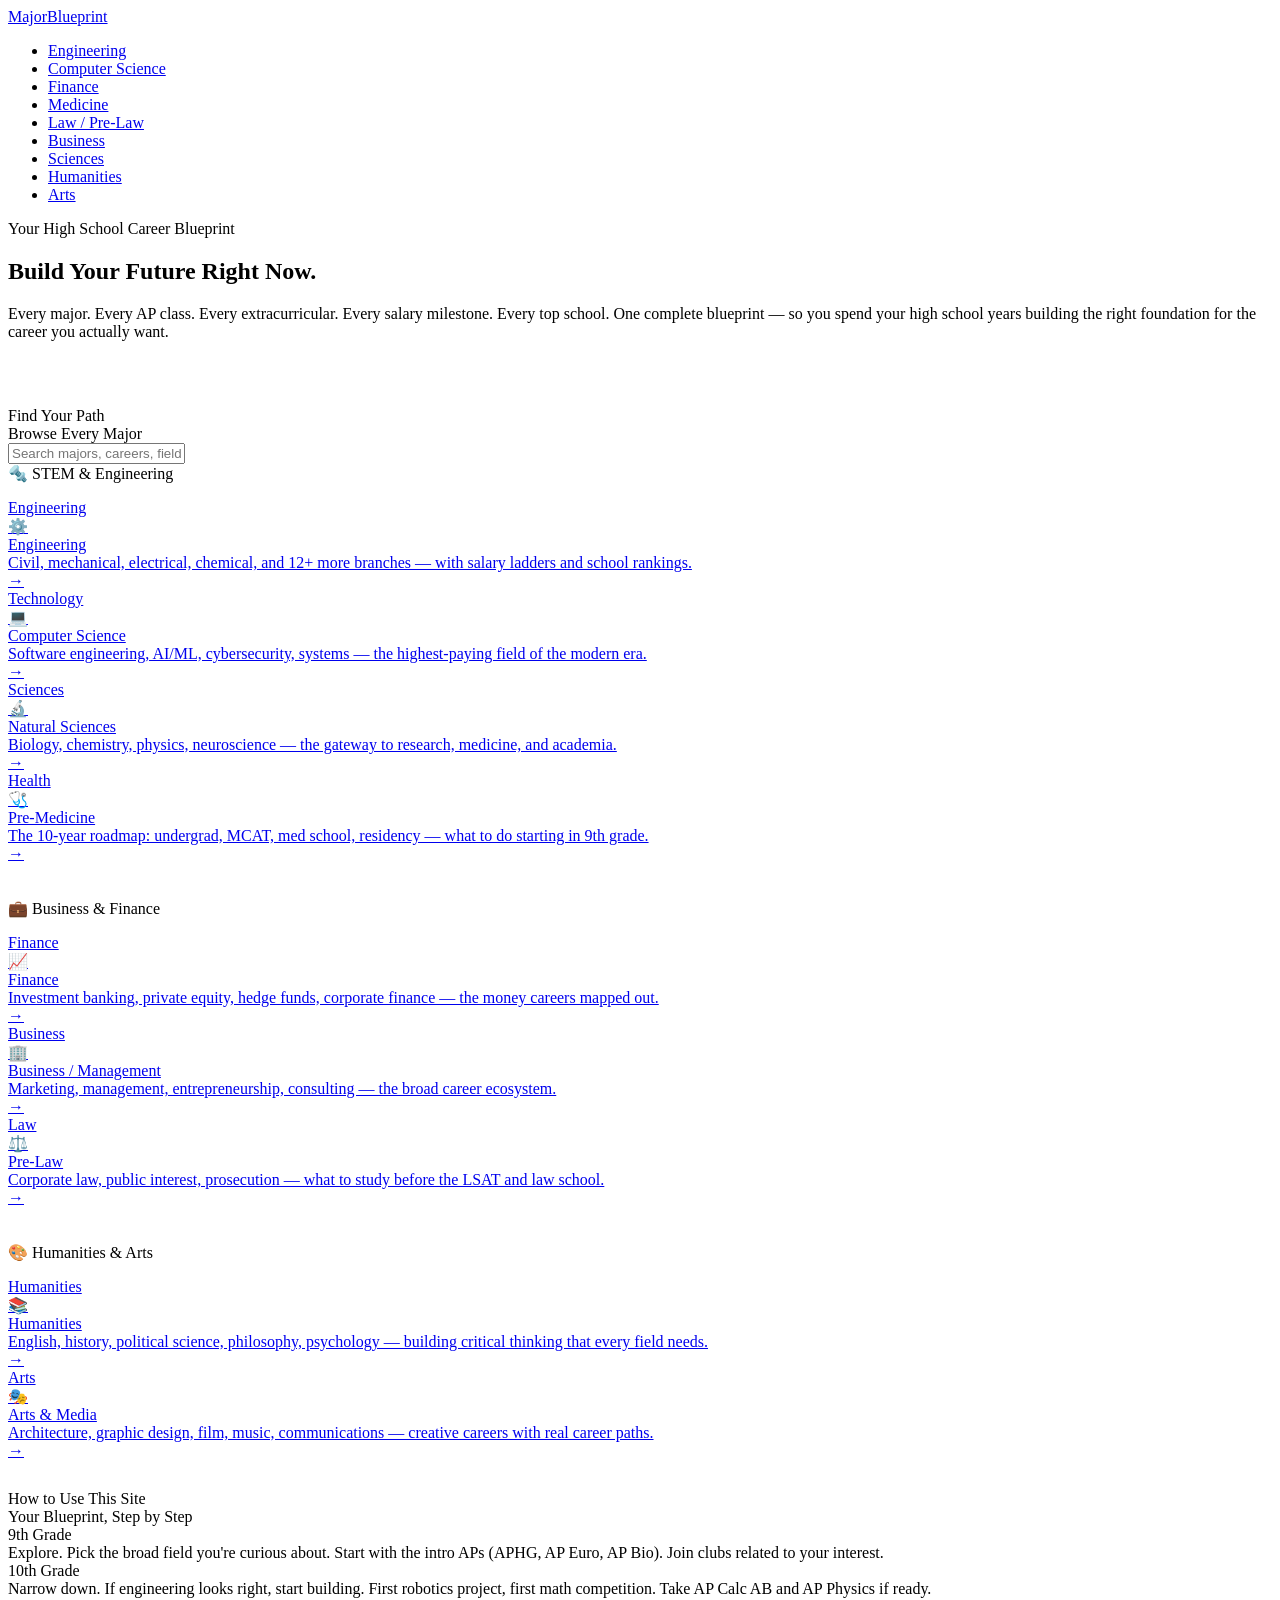
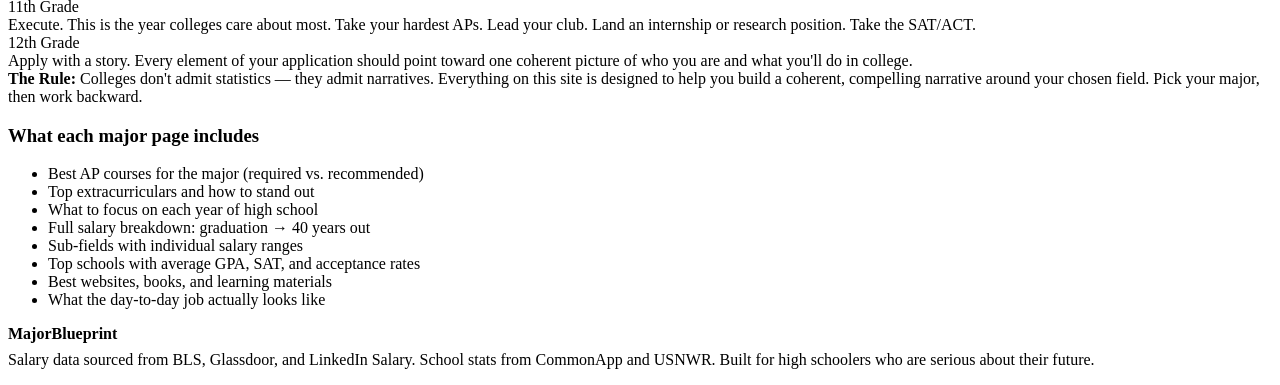
==== index.html @ eac86dee "Add files via upload" ====
<!DOCTYPE html>
<html lang="en">
<head>
  <meta charset="UTF-8" />
  <meta name="viewport" content="width=device-width, initial-scale=1.0"/>
  <title>MajorBlueprint — Your High School Roadmap</title>
  <link rel="stylesheet" href="css/style.css" />
</head>
<body>

<nav>
  <a href="index.html" class="logo">Major<span>Blueprint</span></a>
  <ul class="nav-links">
    <li><a href="majors/engineering/index.html">Engineering</a></li>
    <li><a href="majors/cs/index.html">Computer Science</a></li>
    <li><a href="majors/finance/index.html">Finance</a></li>
    <li><a href="majors/medicine/index.html">Medicine</a></li>
    <li><a href="majors/law/index.html">Law / Pre-Law</a></li>
    <li><a href="majors/business/index.html">Business</a></li>
    <li><a href="majors/science/index.html">Sciences</a></li>
    <li><a href="majors/humanities/index.html">Humanities</a></li>
    <li><a href="majors/arts/index.html">Arts</a></li>
  </ul>
</nav>

<section class="hero">
  <div class="container">
    <div class="hero-eyebrow">Your High School Career Blueprint</div>
    <h1>
      <span class="line-1">Build Your</span>
      <span class="line-2">Future</span>
      <span class="line-3">Right Now.</span>
    </h1>
    <div class="hero-rule"></div>
    <p class="hero-sub">Every major. Every AP class. Every extracurricular. Every salary milestone. Every top school. One complete blueprint — so you spend your high school years building the right foundation for the career you actually want.</p>
  </div>
</section>

<section style="padding: 50px 0 30px; background: var(--cream);">
  <div class="container">
    <div class="section-label">Find Your Path</div>
    <div class="section-title">Browse Every Major</div>
    <div class="section-divider"></div>
    <input type="text" class="search-bar" id="major-search" placeholder="Search majors, careers, fields…" />

    <div style="margin-bottom: 36px;">
      <div class="section-label" style="margin-bottom: 16px;">🔩 STEM & Engineering</div>
      <div class="major-grid">
        <a href="majors/engineering/index.html" class="major-card">
          <div class="card-tag">Engineering</div>
          <div class="card-icon">⚙️</div>
          <div class="card-title">Engineering</div>
          <div class="card-desc">Civil, mechanical, electrical, chemical, and 12+ more branches — with salary ladders and school rankings.</div>
          <span class="card-arrow">→</span>
        </a>
        <a href="majors/cs/index.html" class="major-card">
          <div class="card-tag">Technology</div>
          <div class="card-icon">💻</div>
          <div class="card-title">Computer Science</div>
          <div class="card-desc">Software engineering, AI/ML, cybersecurity, systems — the highest-paying field of the modern era.</div>
          <span class="card-arrow">→</span>
        </a>
        <a href="majors/science/index.html" class="major-card">
          <div class="card-tag">Sciences</div>
          <div class="card-icon">🔬</div>
          <div class="card-title">Natural Sciences</div>
          <div class="card-desc">Biology, chemistry, physics, neuroscience — the gateway to research, medicine, and academia.</div>
          <span class="card-arrow">→</span>
        </a>
        <a href="majors/medicine/index.html" class="major-card">
          <div class="card-tag">Health</div>
          <div class="card-icon">🩺</div>
          <div class="card-title">Pre-Medicine</div>
          <div class="card-desc">The 10-year roadmap: undergrad, MCAT, med school, residency — what to do starting in 9th grade.</div>
          <span class="card-arrow">→</span>
        </a>
      </div>
    </div>

    <div style="margin-bottom: 36px;">
      <div class="section-label" style="margin-bottom: 16px;">💼 Business & Finance</div>
      <div class="major-grid">
        <a href="majors/finance/index.html" class="major-card">
          <div class="card-tag">Finance</div>
          <div class="card-icon">📈</div>
          <div class="card-title">Finance</div>
          <div class="card-desc">Investment banking, private equity, hedge funds, corporate finance — the money careers mapped out.</div>
          <span class="card-arrow">→</span>
        </a>
        <a href="majors/business/index.html" class="major-card">
          <div class="card-tag">Business</div>
          <div class="card-icon">🏢</div>
          <div class="card-title">Business / Management</div>
          <div class="card-desc">Marketing, management, entrepreneurship, consulting — the broad career ecosystem.</div>
          <span class="card-arrow">→</span>
        </a>
        <a href="majors/law/index.html" class="major-card">
          <div class="card-tag">Law</div>
          <div class="card-icon">⚖️</div>
          <div class="card-title">Pre-Law</div>
          <div class="card-desc">Corporate law, public interest, prosecution — what to study before the LSAT and law school.</div>
          <span class="card-arrow">→</span>
        </a>
      </div>
    </div>

    <div>
      <div class="section-label" style="margin-bottom: 16px;">🎨 Humanities & Arts</div>
      <div class="major-grid">
        <a href="majors/humanities/index.html" class="major-card">
          <div class="card-tag">Humanities</div>
          <div class="card-icon">📚</div>
          <div class="card-title">Humanities</div>
          <div class="card-desc">English, history, political science, philosophy, psychology — building critical thinking that every field needs.</div>
          <span class="card-arrow">→</span>
        </a>
        <a href="majors/arts/index.html" class="major-card">
          <div class="card-tag">Arts</div>
          <div class="card-icon">🎭</div>
          <div class="card-title">Arts & Media</div>
          <div class="card-desc">Architecture, graphic design, film, music, communications — creative careers with real career paths.</div>
          <span class="card-arrow">→</span>
        </a>
      </div>
    </div>
  </div>
</section>

<section>
  <div class="container">
    <div class="section-label">How to Use This Site</div>
    <div class="section-title">Your Blueprint, Step by Step</div>
    <div class="section-divider"></div>
    <div class="content-two-col">
      <div>
        <div class="timeline">
          <div class="timeline-item">
            <div class="timeline-year">9th Grade</div>
            <div class="timeline-content">Explore. Pick the broad field you're curious about. Start with the intro APs (APHG, AP Euro, AP Bio). Join clubs related to your interest.</div>
          </div>
          <div class="timeline-item">
            <div class="timeline-year">10th Grade</div>
            <div class="timeline-content">Narrow down. If engineering looks right, start building. First robotics project, first math competition. Take AP Calc AB and AP Physics if ready.</div>
          </div>
          <div class="timeline-item">
            <div class="timeline-year">11th Grade</div>
            <div class="timeline-content">Execute. This is the year colleges care about most. Take your hardest APs. Lead your club. Land an internship or research position. Take the SAT/ACT.</div>
          </div>
          <div class="timeline-item">
            <div class="timeline-year">12th Grade</div>
            <div class="timeline-content">Apply with a story. Every element of your application should point toward one coherent picture of who you are and what you'll do in college.</div>
          </div>
        </div>
      </div>
      <div>
        <div class="callout">
          <strong>The Rule:</strong> Colleges don't admit statistics — they admit narratives. Everything on this site is designed to help you build a coherent, compelling narrative around your chosen field. Pick your major, then work backward.
        </div>
        <div class="info-block">
          <h3>What each major page includes</h3>
          <ul class="styled-list">
            <li>Best AP courses for the major (required vs. recommended)</li>
            <li>Top extracurriculars and how to stand out</li>
            <li>What to focus on each year of high school</li>
            <li>Full salary breakdown: graduation → 40 years out</li>
            <li>Sub-fields with individual salary ranges</li>
            <li>Top schools with average GPA, SAT, and acceptance rates</li>
            <li>Best websites, books, and learning materials</li>
            <li>What the day-to-day job actually looks like</li>
          </ul>
        </div>
      </div>
    </div>
  </div>
</section>

<footer>
  <strong>MajorBlueprint</strong>
  <p style="margin-top: 8px;">Salary data sourced from BLS, Glassdoor, and LinkedIn Salary. School stats from CommonApp and USNWR. Built for high schoolers who are serious about their future.</p>
</footer>

<script src="js/main.js"></script>
</body>
</html>
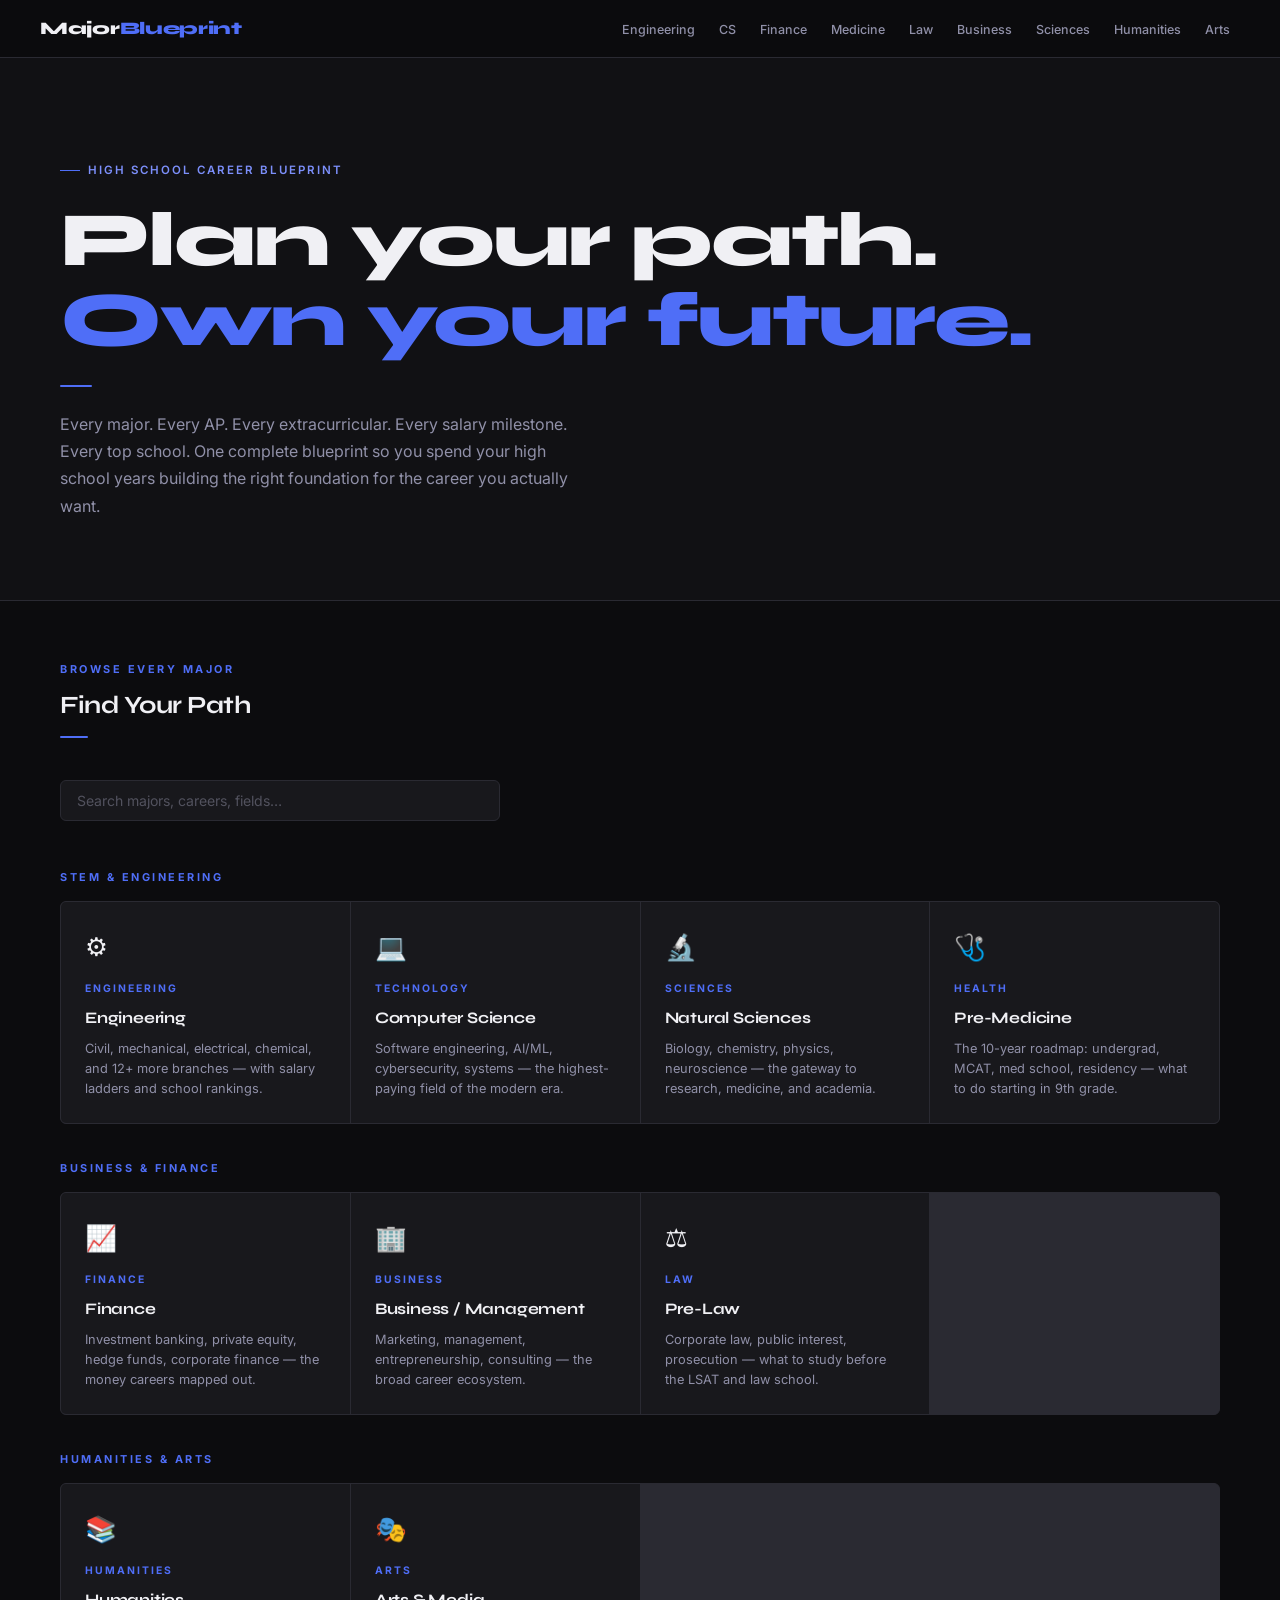
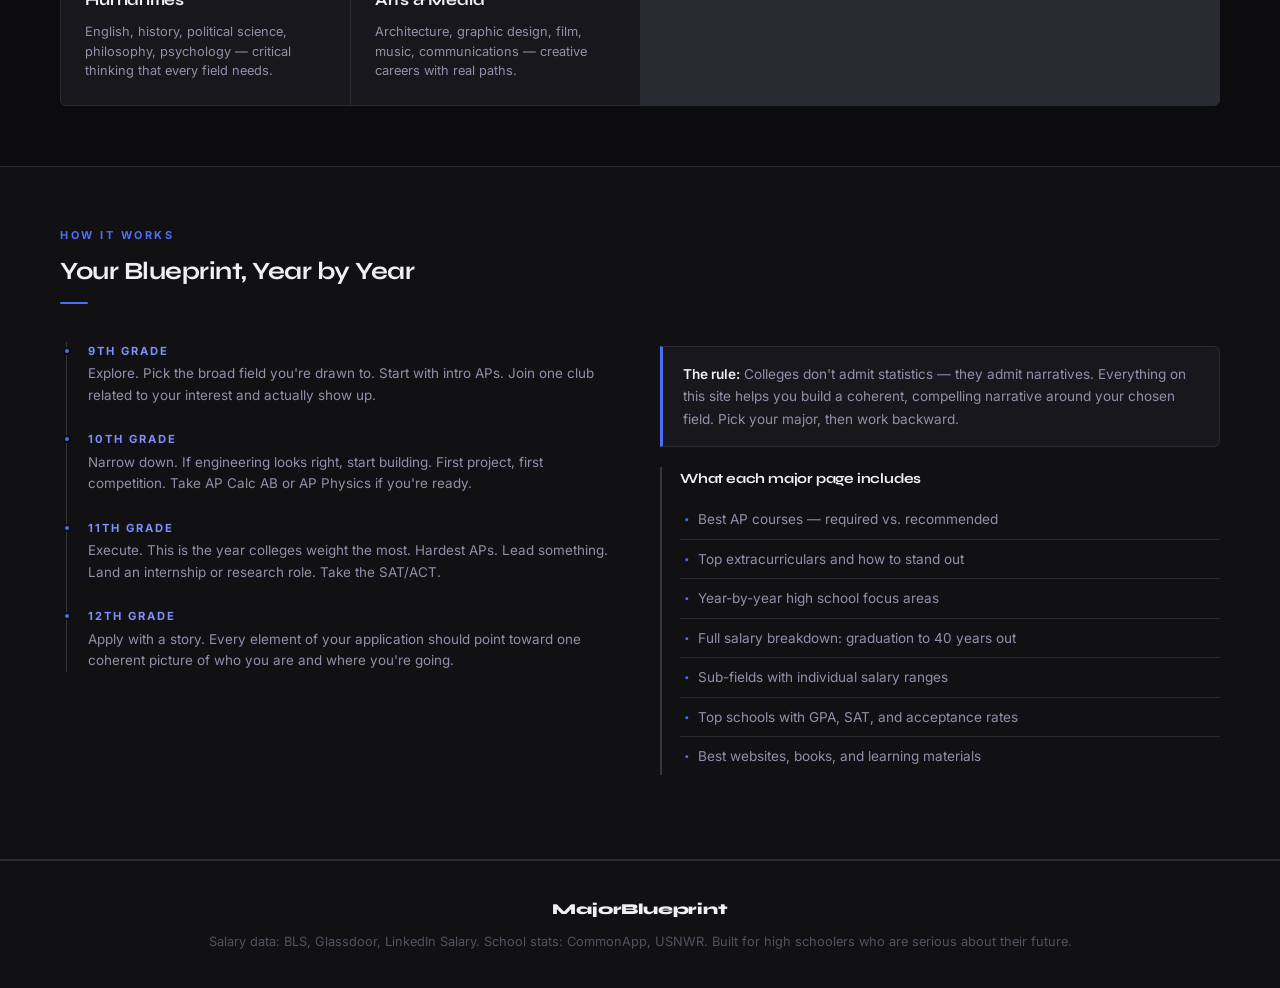
==== commit f6e30d73: "Add files via upload" ====
--- a/index.html
+++ b/index.html
@@ -12,10 +12,10 @@
   <a href="index.html" class="logo">Major<span>Blueprint</span></a>
   <ul class="nav-links">
     <li><a href="majors/engineering/index.html">Engineering</a></li>
-    <li><a href="majors/cs/index.html">Computer Science</a></li>
+    <li><a href="majors/cs/index.html">CS</a></li>
     <li><a href="majors/finance/index.html">Finance</a></li>
     <li><a href="majors/medicine/index.html">Medicine</a></li>
-    <li><a href="majors/law/index.html">Law / Pre-Law</a></li>
+    <li><a href="majors/law/index.html">Law</a></li>
     <li><a href="majors/business/index.html">Business</a></li>
     <li><a href="majors/science/index.html">Sciences</a></li>
     <li><a href="majors/humanities/index.html">Humanities</a></li>
@@ -25,51 +25,47 @@
 
 <section class="hero">
   <div class="container">
-    <div class="hero-eyebrow">Your High School Career Blueprint</div>
-    <h1>
-      <span class="line-1">Build Your</span>
-      <span class="line-2">Future</span>
-      <span class="line-3">Right Now.</span>
-    </h1>
+    <div class="hero-eyebrow">High School Career Blueprint</div>
+    <h1>Plan your path.<br><span class="accent">Own your future.</span></h1>
     <div class="hero-rule"></div>
-    <p class="hero-sub">Every major. Every AP class. Every extracurricular. Every salary milestone. Every top school. One complete blueprint — so you spend your high school years building the right foundation for the career you actually want.</p>
+    <p class="hero-sub">Every major. Every AP. Every extracurricular. Every salary milestone. Every top school. One complete blueprint so you spend your high school years building the right foundation for the career you actually want.</p>
   </div>
 </section>
 
-<section style="padding: 50px 0 30px; background: var(--cream);">
+<section>
   <div class="container">
-    <div class="section-label">Find Your Path</div>
-    <div class="section-title">Browse Every Major</div>
+    <div class="section-label">Browse Every Major</div>
+    <div class="section-title">Find Your Path</div>
     <div class="section-divider"></div>
     <input type="text" class="search-bar" id="major-search" placeholder="Search majors, careers, fields…" />
 
-    <div style="margin-bottom: 36px;">
-      <div class="section-label" style="margin-bottom: 16px;">🔩 STEM & Engineering</div>
+    <div class="major-section">
+      <div class="section-label" style="margin: 28px 0 12px;">STEM &amp; Engineering</div>
       <div class="major-grid">
         <a href="majors/engineering/index.html" class="major-card">
+          <span class="card-icon">⚙️</span>
           <div class="card-tag">Engineering</div>
-          <div class="card-icon">⚙️</div>
           <div class="card-title">Engineering</div>
           <div class="card-desc">Civil, mechanical, electrical, chemical, and 12+ more branches — with salary ladders and school rankings.</div>
           <span class="card-arrow">→</span>
         </a>
         <a href="majors/cs/index.html" class="major-card">
+          <span class="card-icon">💻</span>
           <div class="card-tag">Technology</div>
-          <div class="card-icon">💻</div>
           <div class="card-title">Computer Science</div>
           <div class="card-desc">Software engineering, AI/ML, cybersecurity, systems — the highest-paying field of the modern era.</div>
           <span class="card-arrow">→</span>
         </a>
         <a href="majors/science/index.html" class="major-card">
+          <span class="card-icon">🔬</span>
           <div class="card-tag">Sciences</div>
-          <div class="card-icon">🔬</div>
           <div class="card-title">Natural Sciences</div>
           <div class="card-desc">Biology, chemistry, physics, neuroscience — the gateway to research, medicine, and academia.</div>
           <span class="card-arrow">→</span>
         </a>
         <a href="majors/medicine/index.html" class="major-card">
+          <span class="card-icon">🩺</span>
           <div class="card-tag">Health</div>
-          <div class="card-icon">🩺</div>
           <div class="card-title">Pre-Medicine</div>
           <div class="card-desc">The 10-year roadmap: undergrad, MCAT, med school, residency — what to do starting in 9th grade.</div>
           <span class="card-arrow">→</span>
@@ -77,26 +73,26 @@
       </div>
     </div>
 
-    <div style="margin-bottom: 36px;">
-      <div class="section-label" style="margin-bottom: 16px;">💼 Business & Finance</div>
+    <div class="major-section">
+      <div class="section-label" style="margin: 36px 0 12px;">Business &amp; Finance</div>
       <div class="major-grid">
         <a href="majors/finance/index.html" class="major-card">
+          <span class="card-icon">📈</span>
           <div class="card-tag">Finance</div>
-          <div class="card-icon">📈</div>
           <div class="card-title">Finance</div>
           <div class="card-desc">Investment banking, private equity, hedge funds, corporate finance — the money careers mapped out.</div>
           <span class="card-arrow">→</span>
         </a>
         <a href="majors/business/index.html" class="major-card">
+          <span class="card-icon">🏢</span>
           <div class="card-tag">Business</div>
-          <div class="card-icon">🏢</div>
           <div class="card-title">Business / Management</div>
           <div class="card-desc">Marketing, management, entrepreneurship, consulting — the broad career ecosystem.</div>
           <span class="card-arrow">→</span>
         </a>
         <a href="majors/law/index.html" class="major-card">
+          <span class="card-icon">⚖️</span>
           <div class="card-tag">Law</div>
-          <div class="card-icon">⚖️</div>
           <div class="card-title">Pre-Law</div>
           <div class="card-desc">Corporate law, public interest, prosecution — what to study before the LSAT and law school.</div>
           <span class="card-arrow">→</span>
@@ -104,21 +100,21 @@
       </div>
     </div>
 
-    <div>
-      <div class="section-label" style="margin-bottom: 16px;">🎨 Humanities & Arts</div>
+    <div class="major-section">
+      <div class="section-label" style="margin: 36px 0 12px;">Humanities &amp; Arts</div>
       <div class="major-grid">
         <a href="majors/humanities/index.html" class="major-card">
+          <span class="card-icon">📚</span>
           <div class="card-tag">Humanities</div>
-          <div class="card-icon">📚</div>
           <div class="card-title">Humanities</div>
-          <div class="card-desc">English, history, political science, philosophy, psychology — building critical thinking that every field needs.</div>
+          <div class="card-desc">English, history, political science, philosophy, psychology — critical thinking that every field needs.</div>
           <span class="card-arrow">→</span>
         </a>
         <a href="majors/arts/index.html" class="major-card">
+          <span class="card-icon">🎭</span>
           <div class="card-tag">Arts</div>
-          <div class="card-icon">🎭</div>
-          <div class="card-title">Arts & Media</div>
-          <div class="card-desc">Architecture, graphic design, film, music, communications — creative careers with real career paths.</div>
+          <div class="card-title">Arts &amp; Media</div>
+          <div class="card-desc">Architecture, graphic design, film, music, communications — creative careers with real paths.</div>
           <span class="card-arrow">→</span>
         </a>
       </div>
@@ -128,45 +124,44 @@
 
 <section>
   <div class="container">
-    <div class="section-label">How to Use This Site</div>
-    <div class="section-title">Your Blueprint, Step by Step</div>
+    <div class="section-label">How It Works</div>
+    <div class="section-title">Your Blueprint, Year by Year</div>
     <div class="section-divider"></div>
     <div class="content-two-col">
       <div>
         <div class="timeline">
           <div class="timeline-item">
             <div class="timeline-year">9th Grade</div>
-            <div class="timeline-content">Explore. Pick the broad field you're curious about. Start with the intro APs (APHG, AP Euro, AP Bio). Join clubs related to your interest.</div>
+            <div class="timeline-content">Explore. Pick the broad field you're drawn to. Start with intro APs. Join one club related to your interest and actually show up.</div>
           </div>
           <div class="timeline-item">
             <div class="timeline-year">10th Grade</div>
-            <div class="timeline-content">Narrow down. If engineering looks right, start building. First robotics project, first math competition. Take AP Calc AB and AP Physics if ready.</div>
+            <div class="timeline-content">Narrow down. If engineering looks right, start building. First project, first competition. Take AP Calc AB or AP Physics if you're ready.</div>
           </div>
           <div class="timeline-item">
             <div class="timeline-year">11th Grade</div>
-            <div class="timeline-content">Execute. This is the year colleges care about most. Take your hardest APs. Lead your club. Land an internship or research position. Take the SAT/ACT.</div>
+            <div class="timeline-content">Execute. This is the year colleges weight the most. Hardest APs. Lead something. Land an internship or research role. Take the SAT/ACT.</div>
           </div>
           <div class="timeline-item">
             <div class="timeline-year">12th Grade</div>
-            <div class="timeline-content">Apply with a story. Every element of your application should point toward one coherent picture of who you are and what you'll do in college.</div>
+            <div class="timeline-content">Apply with a story. Every element of your application should point toward one coherent picture of who you are and where you're going.</div>
           </div>
         </div>
       </div>
       <div>
         <div class="callout">
-          <strong>The Rule:</strong> Colleges don't admit statistics — they admit narratives. Everything on this site is designed to help you build a coherent, compelling narrative around your chosen field. Pick your major, then work backward.
+          <strong>The rule:</strong> Colleges don't admit statistics — they admit narratives. Everything on this site helps you build a coherent, compelling narrative around your chosen field. Pick your major, then work backward.
         </div>
         <div class="info-block">
           <h3>What each major page includes</h3>
           <ul class="styled-list">
-            <li>Best AP courses for the major (required vs. recommended)</li>
+            <li>Best AP courses — required vs. recommended</li>
             <li>Top extracurriculars and how to stand out</li>
-            <li>What to focus on each year of high school</li>
-            <li>Full salary breakdown: graduation → 40 years out</li>
+            <li>Year-by-year high school focus areas</li>
+            <li>Full salary breakdown: graduation to 40 years out</li>
             <li>Sub-fields with individual salary ranges</li>
-            <li>Top schools with average GPA, SAT, and acceptance rates</li>
+            <li>Top schools with GPA, SAT, and acceptance rates</li>
             <li>Best websites, books, and learning materials</li>
-            <li>What the day-to-day job actually looks like</li>
           </ul>
         </div>
       </div>
@@ -176,7 +171,7 @@
 
 <footer>
   <strong>MajorBlueprint</strong>
-  <p style="margin-top: 8px;">Salary data sourced from BLS, Glassdoor, and LinkedIn Salary. School stats from CommonApp and USNWR. Built for high schoolers who are serious about their future.</p>
+  <p>Salary data: BLS, Glassdoor, LinkedIn Salary. School stats: CommonApp, USNWR. Built for high schoolers who are serious about their future.</p>
 </footer>
 
 <script src="js/main.js"></script>
--- a/css/style.css
+++ b/css/style.css
@@ -0,0 +1,587 @@
+@import url('https://fonts.googleapis.com/css2?family=Inter:wght@300;400;500;600;700&family=Syne:wght@600;700;800&display=swap');
+
+:root {
+  --bg:       #0c0c0e;
+  --bg-2:     #111114;
+  --surface:  #18181c;
+  --surface-2:#202026;
+  --border:   #2a2a32;
+  --border-2: #363640;
+
+  --accent:   #4f6ef7;
+  --accent-2: #7c8ffa;
+  --green:    #22c55e;
+  --red:      #ef4444;
+  --amber:    #f59e0b;
+
+  --text:     #f0f0f4;
+  --text-2:   #9090a8;
+  --text-3:   #52525e;
+
+  --radius:   6px;
+}
+
+*, *::before, *::after { box-sizing: border-box; margin: 0; padding: 0; }
+html { scroll-behavior: smooth; }
+
+body {
+  font-family: 'Inter', system-ui, sans-serif;
+  background: var(--bg);
+  color: var(--text);
+  font-size: 14.5px;
+  line-height: 1.65;
+  -webkit-font-smoothing: antialiased;
+}
+
+::-webkit-scrollbar { width: 5px; }
+::-webkit-scrollbar-track { background: var(--bg); }
+::-webkit-scrollbar-thumb { background: var(--border-2); border-radius: 3px; }
+
+/* ── NAV ── */
+nav {
+  background: rgba(12,12,14,0.95);
+  backdrop-filter: blur(12px);
+  -webkit-backdrop-filter: blur(12px);
+  height: 58px;
+  padding: 0 40px;
+  display: flex;
+  align-items: center;
+  justify-content: space-between;
+  position: sticky;
+  top: 0;
+  z-index: 100;
+  border-bottom: 1px solid var(--border);
+}
+.logo {
+  font-family: 'Syne', sans-serif;
+  font-size: 1.1rem;
+  font-weight: 800;
+  color: var(--text);
+  text-decoration: none;
+  letter-spacing: -0.3px;
+}
+.logo span { color: var(--accent); }
+
+.nav-links { display: flex; gap: 4px; list-style: none; }
+.nav-links a {
+  color: var(--text-2);
+  text-decoration: none;
+  font-size: 0.78rem;
+  font-weight: 500;
+  padding: 5px 10px;
+  border-radius: var(--radius);
+  transition: color 0.15s, background 0.15s;
+}
+.nav-links a:hover { color: var(--text); background: var(--surface); }
+
+/* ── HERO ── */
+.hero {
+  padding: 96px 0 80px;
+  border-bottom: 1px solid var(--border);
+}
+.hero-eyebrow {
+  display: inline-flex;
+  align-items: center;
+  gap: 8px;
+  font-size: 0.72rem;
+  font-weight: 600;
+  text-transform: uppercase;
+  letter-spacing: 2px;
+  color: var(--accent-2);
+  margin-bottom: 20px;
+}
+.hero-eyebrow::before {
+  content: '';
+  width: 20px; height: 1.5px;
+  background: var(--accent);
+  display: inline-block;
+}
+.hero h1 {
+  font-family: 'Syne', sans-serif;
+  font-size: clamp(2.6rem, 6vw, 5.2rem);
+  font-weight: 800;
+  line-height: 1.05;
+  letter-spacing: -2px;
+  margin-bottom: 24px;
+  color: var(--text);
+}
+.hero h1 .accent {
+  color: var(--accent);
+}
+.hero-sub {
+  font-size: 1rem;
+  color: var(--text-2);
+  max-width: 520px;
+  line-height: 1.7;
+}
+.hero-rule {
+  width: 32px; height: 2px;
+  background: var(--accent);
+  margin: 24px 0;
+  border-radius: 2px;
+}
+
+/* ── LAYOUT ── */
+.container { max-width: 1240px; margin: 0 auto; padding: 0 40px; }
+section { padding: 60px 0; border-bottom: 1px solid var(--border); }
+section:nth-child(even) { background: var(--bg-2); }
+
+/* fix inline style overrides */
+section[style] { background: var(--bg-2) !important; }
+
+/* ── SECTION LABELS ── */
+.section-label {
+  font-size: 0.68rem;
+  font-weight: 700;
+  text-transform: uppercase;
+  letter-spacing: 2.5px;
+  color: var(--accent);
+  margin-bottom: 6px;
+}
+.section-title {
+  font-family: 'Syne', sans-serif;
+  font-size: 1.55rem;
+  font-weight: 700;
+  letter-spacing: -0.5px;
+  color: var(--text);
+  margin-bottom: 6px;
+}
+.section-divider {
+  width: 28px; height: 2px;
+  background: var(--accent);
+  margin: 10px 0 22px;
+  border-radius: 2px;
+}
+
+/* ── SEARCH ── */
+.search-bar {
+  width: 100%;
+  max-width: 440px;
+  padding: 11px 16px;
+  font-size: 0.88rem;
+  font-family: 'Inter', sans-serif;
+  background: var(--surface);
+  border: 1px solid var(--border);
+  color: var(--text);
+  border-radius: var(--radius);
+  outline: none;
+  transition: border-color 0.2s, box-shadow 0.2s;
+  margin: 20px 0;
+}
+.search-bar::placeholder { color: var(--text-3); }
+.search-bar:focus {
+  border-color: var(--accent);
+  box-shadow: 0 0 0 3px rgba(79,110,247,0.1);
+}
+
+/* ── MAJOR GRID ── */
+.major-grid {
+  display: grid;
+  grid-template-columns: repeat(auto-fill, minmax(265px, 1fr));
+  gap: 1px;
+  background: var(--border);
+  border: 1px solid var(--border);
+  border-radius: var(--radius);
+  overflow: hidden;
+  margin-top: 14px;
+}
+.major-card {
+  background: var(--surface);
+  padding: 24px;
+  text-decoration: none;
+  color: var(--text);
+  display: block;
+  position: relative;
+  transition: background 0.15s;
+}
+.major-card:hover { background: var(--surface-2); }
+.major-card:hover .card-title { color: var(--accent-2); }
+.major-card:hover .card-arrow { opacity: 1; transform: translate(0,0); }
+
+.card-icon { font-size: 1.6rem; margin-bottom: 12px; display: block; }
+.card-tag {
+  font-size: 0.65rem;
+  font-weight: 700;
+  text-transform: uppercase;
+  letter-spacing: 2px;
+  color: var(--accent);
+  margin-bottom: 8px;
+}
+.card-title {
+  font-family: 'Syne', sans-serif;
+  font-size: 1rem;
+  font-weight: 700;
+  margin-bottom: 8px;
+  transition: color 0.15s;
+  letter-spacing: -0.2px;
+}
+.card-desc {
+  font-size: 0.8rem;
+  color: var(--text-2);
+  line-height: 1.55;
+}
+.card-arrow {
+  position: absolute;
+  bottom: 20px; right: 20px;
+  font-size: 0.9rem;
+  color: var(--accent-2);
+  opacity: 0;
+  transform: translate(-4px, 0);
+  transition: all 0.2s;
+}
+
+/* ── MAJOR PAGE HERO ── */
+.major-hero {
+  padding: 52px 0 44px;
+  border-bottom: 1px solid var(--border);
+}
+.major-hero .breadcrumb {
+  font-size: 0.72rem;
+  color: var(--text-3);
+  margin-bottom: 14px;
+  font-weight: 500;
+}
+.major-hero .breadcrumb a { color: var(--accent); text-decoration: none; }
+.major-hero .breadcrumb a:hover { text-decoration: underline; }
+.major-hero h1 {
+  font-family: 'Syne', sans-serif;
+  font-size: clamp(2rem, 4.5vw, 3.8rem);
+  font-weight: 800;
+  letter-spacing: -1.5px;
+  line-height: 1;
+  margin-bottom: 14px;
+  color: var(--text);
+}
+.major-hero .tagline {
+  font-size: 0.9rem;
+  color: var(--text-2);
+  font-style: italic;
+}
+
+/* ── TABS ── */
+.tab-row {
+  display: flex;
+  border-bottom: 1px solid var(--border);
+  margin-bottom: 32px;
+  flex-wrap: wrap;
+  gap: 0;
+}
+.tab-btn {
+  background: none;
+  border: none;
+  padding: 11px 18px;
+  font-family: 'Inter', sans-serif;
+  font-size: 0.78rem;
+  font-weight: 600;
+  text-transform: uppercase;
+  letter-spacing: 1px;
+  cursor: pointer;
+  color: var(--text-3);
+  border-bottom: 2px solid transparent;
+  margin-bottom: -1px;
+  transition: color 0.15s, border-color 0.15s;
+}
+.tab-btn:hover { color: var(--text-2); }
+.tab-btn.active { color: var(--accent-2); border-bottom-color: var(--accent); }
+.tab-panel { display: none; }
+.tab-panel.active { display: block; }
+
+/* ── SALARY GRID ── */
+.salary-grid {
+  display: grid;
+  grid-template-columns: repeat(5, 1fr);
+  gap: 1px;
+  background: var(--border);
+  border: 1px solid var(--border);
+  border-radius: var(--radius);
+  overflow: hidden;
+  margin: 24px 0;
+}
+.salary-cell {
+  background: var(--surface);
+  padding: 18px 14px;
+  text-align: center;
+}
+.salary-cell.header {
+  background: var(--surface-2);
+  font-size: 0.65rem;
+  font-weight: 600;
+  text-transform: uppercase;
+  letter-spacing: 1.5px;
+  color: var(--text-3);
+  padding: 12px 14px;
+}
+.salary-cell .amount {
+  font-family: 'Syne', sans-serif;
+  font-size: 1.4rem;
+  font-weight: 700;
+  color: var(--green);
+  display: block;
+}
+.salary-cell .label {
+  font-size: 0.65rem;
+  color: var(--text-3);
+  text-transform: uppercase;
+  letter-spacing: 0.8px;
+  margin-top: 3px;
+  display: block;
+}
+
+/* ── TWO COL ── */
+.content-two-col { display: grid; grid-template-columns: 1fr 1fr; gap: 40px; }
+
+/* ── INFO BLOCK ── */
+.info-block {
+  border-left: 2px solid var(--border-2);
+  padding-left: 18px;
+  margin-bottom: 24px;
+}
+.info-block h3 {
+  font-family: 'Syne', sans-serif;
+  font-size: 0.88rem;
+  font-weight: 700;
+  margin-bottom: 10px;
+  color: var(--text);
+  letter-spacing: -0.2px;
+}
+
+/* ── STYLED LIST ── */
+.styled-list { list-style: none; padding: 0; }
+.styled-list li {
+  padding: 8px 0 8px 18px;
+  border-bottom: 1px solid var(--border);
+  font-size: 0.85rem;
+  position: relative;
+  color: var(--text-2);
+}
+.styled-list li:last-child { border-bottom: none; }
+.styled-list li::before {
+  content: '·';
+  position: absolute;
+  left: 4px;
+  color: var(--accent);
+  font-size: 1.1rem;
+  top: 5px;
+  font-weight: 700;
+}
+.styled-list li strong { color: var(--text); font-weight: 600; }
+
+/* ── BADGES ── */
+.badge-row { display: flex; flex-wrap: wrap; gap: 7px; margin: 12px 0; }
+.badge {
+  font-size: 0.68rem;
+  font-weight: 600;
+  letter-spacing: 0.5px;
+  padding: 4px 10px;
+  border-radius: 4px;
+  text-transform: uppercase;
+  border: 1px solid;
+}
+.badge        { background: rgba(79,110,247,0.1);  color: var(--accent-2); border-color: rgba(79,110,247,0.25); }
+.badge.gold   { background: rgba(245,158,11,0.1);  color: var(--amber);    border-color: rgba(245,158,11,0.25); }
+.badge.rust   { background: rgba(239,68,68,0.1);   color: var(--red);      border-color: rgba(239,68,68,0.25); }
+.badge.green  { background: rgba(34,197,94,0.1);   color: var(--green);    border-color: rgba(34,197,94,0.25); }
+.badge.blue   { background: rgba(79,110,247,0.1);  color: var(--accent-2); border-color: rgba(79,110,247,0.25); }
+
+/* ── SCHOOLS TABLE ── */
+.schools-table {
+  width: 100%;
+  border-collapse: collapse;
+  margin: 16px 0;
+  font-size: 0.83rem;
+  border: 1px solid var(--border);
+  border-radius: var(--radius);
+  overflow: hidden;
+}
+.schools-table th {
+  background: var(--surface-2);
+  color: var(--text-3);
+  text-transform: uppercase;
+  letter-spacing: 1.5px;
+  font-size: 0.65rem;
+  font-weight: 700;
+  padding: 11px 14px;
+  text-align: left;
+  border-bottom: 1px solid var(--border-2);
+}
+.schools-table td {
+  padding: 11px 14px;
+  border-bottom: 1px solid var(--border);
+  color: var(--text-2);
+}
+.schools-table tr:last-child td { border-bottom: none; }
+.schools-table tr:hover td { background: var(--surface); color: var(--text); }
+.schools-table td:first-child { color: var(--text); font-weight: 600; }
+.accept-rate { color: var(--red) !important; font-weight: 700; }
+
+/* ── RESOURCE GRID ── */
+.resource-grid {
+  display: grid;
+  grid-template-columns: repeat(auto-fill, minmax(230px, 1fr));
+  gap: 10px;
+  margin-top: 14px;
+}
+.resource-card {
+  background: var(--surface);
+  border: 1px solid var(--border);
+  padding: 18px;
+  border-radius: var(--radius);
+  text-decoration: none;
+  color: var(--text);
+  display: block;
+  transition: border-color 0.15s, background 0.15s;
+}
+.resource-card:hover {
+  border-color: var(--accent);
+  background: var(--surface-2);
+}
+.resource-card .res-type {
+  font-size: 0.62rem;
+  font-weight: 700;
+  text-transform: uppercase;
+  letter-spacing: 2px;
+  color: var(--accent);
+  margin-bottom: 5px;
+}
+.resource-card .res-name {
+  font-weight: 600;
+  font-size: 0.87rem;
+  margin-bottom: 5px;
+  color: var(--text);
+}
+.resource-card .res-desc {
+  font-size: 0.76rem;
+  color: var(--text-2);
+  line-height: 1.5;
+}
+
+/* ── SUBTYPE GRID ── */
+.subtype-grid {
+  display: grid;
+  grid-template-columns: repeat(auto-fill, minmax(280px, 1fr));
+  gap: 1px;
+  background: var(--border);
+  border: 1px solid var(--border);
+  border-radius: var(--radius);
+  overflow: hidden;
+  margin-top: 20px;
+}
+.subtype-card {
+  background: var(--surface);
+  padding: 22px;
+  display: block;
+  transition: background 0.15s;
+}
+.subtype-card:hover { background: var(--surface-2); }
+.sub-name {
+  font-family: 'Syne', sans-serif;
+  font-size: 0.9rem;
+  font-weight: 700;
+  margin-bottom: 6px;
+  color: var(--text);
+  letter-spacing: -0.2px;
+}
+.sub-salary {
+  font-size: 0.88rem;
+  font-weight: 700;
+  color: var(--green);
+  margin-bottom: 8px;
+  display: block;
+}
+.sub-desc { font-size: 0.78rem; color: var(--text-2); line-height: 1.55; }
+
+/* ── TIMELINE ── */
+.timeline { position: relative; padding-left: 28px; margin: 16px 0; }
+.timeline::before {
+  content: '';
+  position: absolute;
+  left: 6px; top: 0; bottom: 0;
+  width: 1px;
+  background: var(--border-2);
+}
+.timeline-item { position: relative; margin-bottom: 24px; }
+.timeline-item::before {
+  content: '';
+  position: absolute;
+  left: -25px; top: 5px;
+  width: 8px; height: 8px;
+  border-radius: 50%;
+  background: var(--accent);
+  border: 2px solid var(--bg);
+}
+.timeline-year {
+  font-size: 0.7rem;
+  font-weight: 700;
+  text-transform: uppercase;
+  letter-spacing: 2px;
+  color: var(--accent-2);
+}
+.timeline-content { font-size: 0.84rem; color: var(--text-2); margin-top: 3px; line-height: 1.6; }
+
+/* ── CALLOUT ── */
+.callout {
+  background: var(--surface);
+  border: 1px solid var(--border);
+  border-left: 3px solid var(--accent);
+  padding: 16px 20px;
+  margin: 20px 0;
+  font-size: 0.85rem;
+  border-radius: 0 var(--radius) var(--radius) 0;
+  color: var(--text-2);
+}
+.callout strong { color: var(--text); font-weight: 600; }
+
+/* ── ACCORDION ── */
+.accordion-item { border-bottom: 1px solid var(--border); }
+.accordion-trigger {
+  width: 100%;
+  background: none;
+  border: none;
+  text-align: left;
+  padding: 14px 0;
+  font-family: 'Syne', sans-serif;
+  font-size: 0.9rem;
+  font-weight: 700;
+  cursor: pointer;
+  display: flex;
+  justify-content: space-between;
+  align-items: center;
+  color: var(--text);
+  transition: color 0.15s;
+}
+.accordion-trigger:hover { color: var(--accent-2); }
+.accordion-body { display: none; padding: 0 0 18px; font-size: 0.84rem; color: var(--text-2); }
+.accordion-body.open { display: block; }
+
+/* ── FOOTER ── */
+footer {
+  background: var(--bg-2);
+  border-top: 1px solid var(--border);
+  padding: 36px 40px;
+  text-align: center;
+  font-size: 0.8rem;
+  color: var(--text-3);
+}
+footer strong {
+  font-family: 'Syne', sans-serif;
+  font-size: 0.95rem;
+  font-weight: 800;
+  color: var(--text);
+  display: block;
+  margin-bottom: 8px;
+  letter-spacing: -0.2px;
+}
+footer a { color: var(--accent); text-decoration: none; }
+footer a:hover { text-decoration: underline; }
+
+/* ── RESPONSIVE ── */
+@media (max-width: 768px) {
+  .content-two-col { grid-template-columns: 1fr; gap: 24px; }
+  .salary-grid { grid-template-columns: repeat(3, 1fr); }
+  nav .nav-links { display: none; }
+  .hero { padding: 60px 0 50px; }
+  .container { padding: 0 20px; }
+  .major-hero h1 { font-size: 2rem; }
+  .section-title { font-size: 1.25rem; }
+  footer { padding: 28px 20px; }
+}
